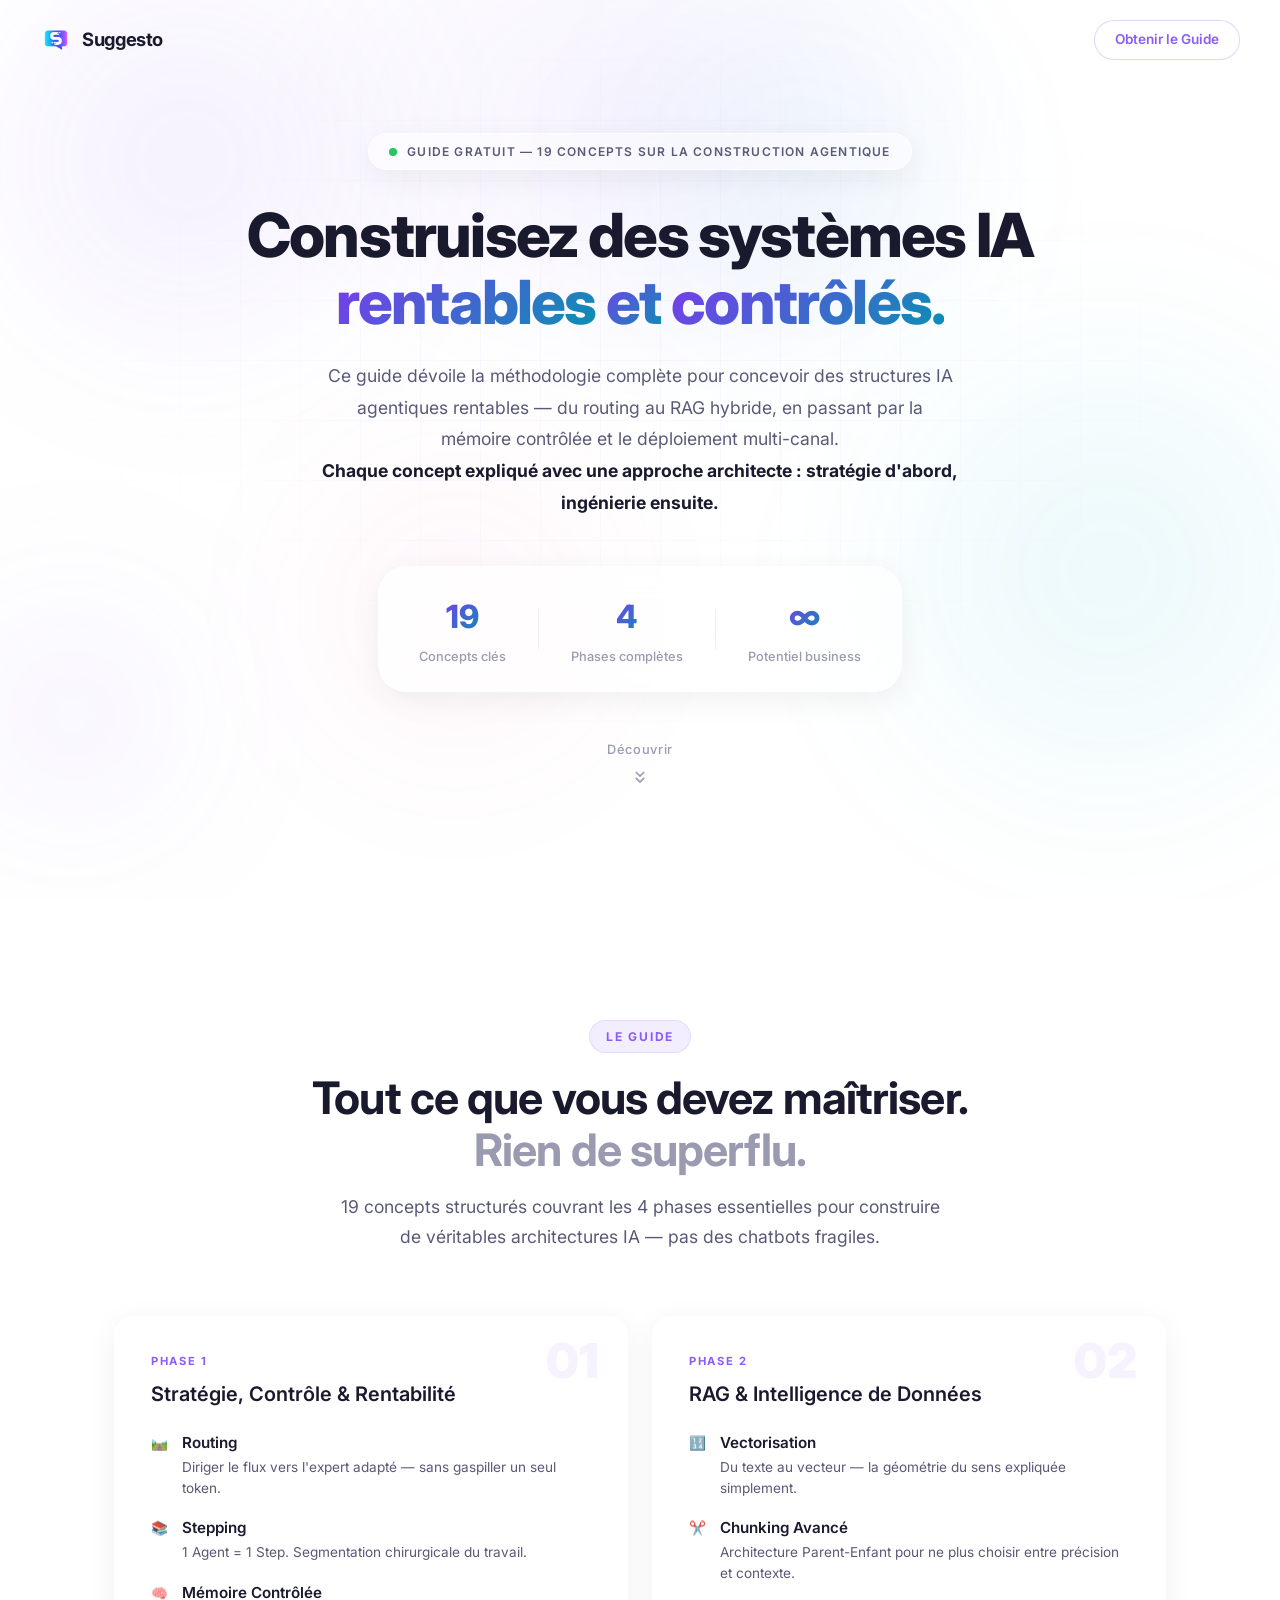
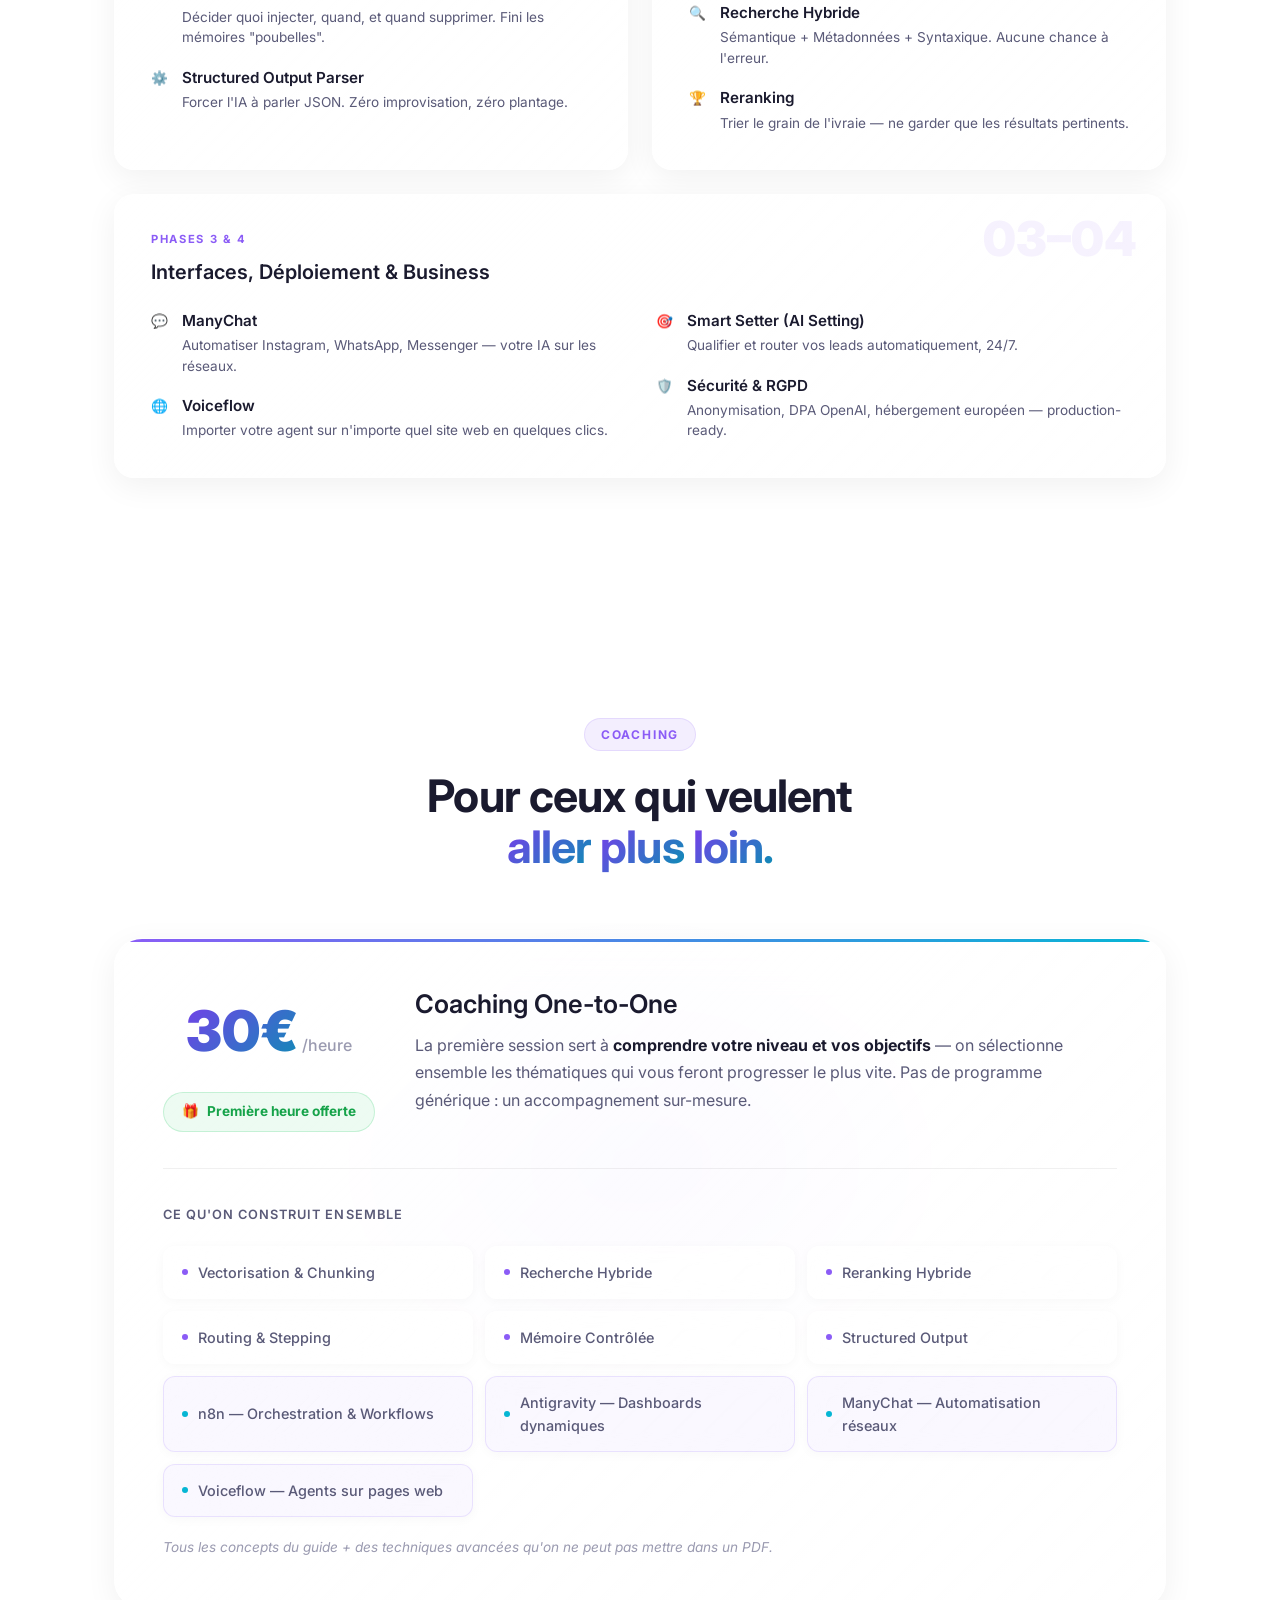
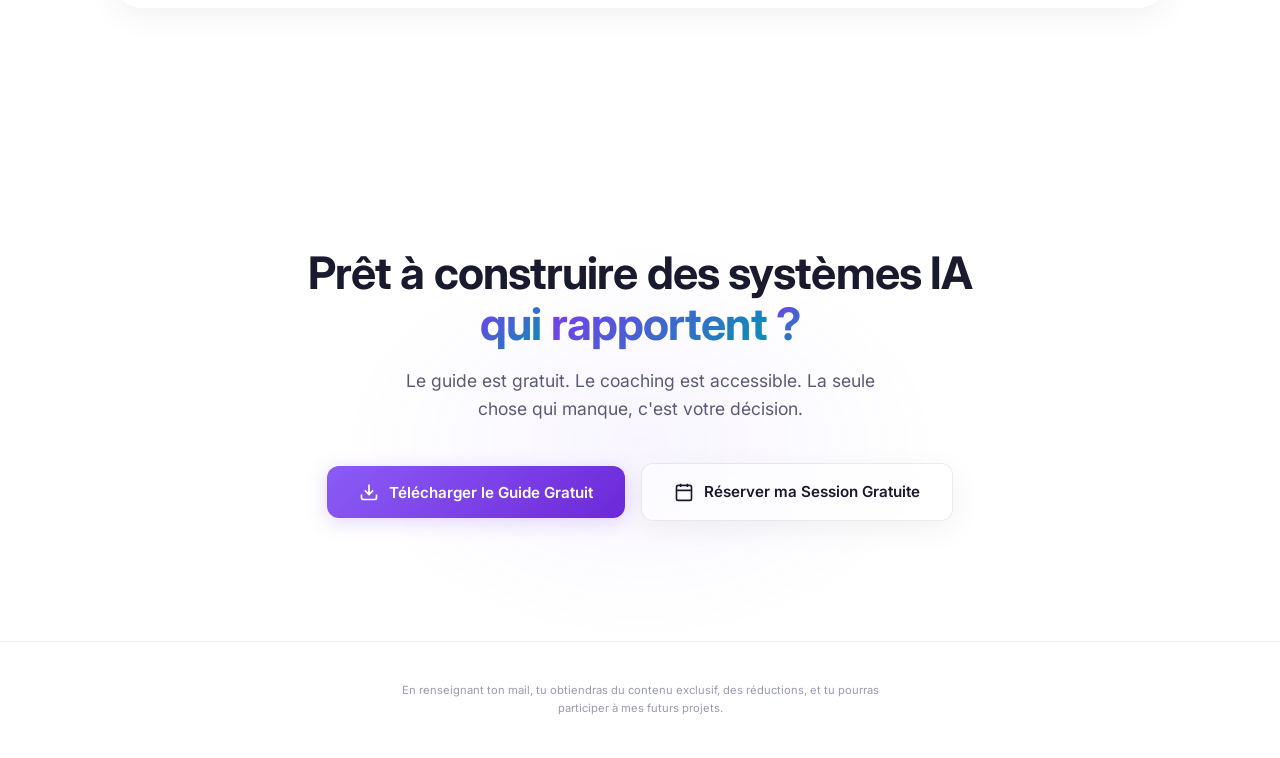
==== index.html @ f1f568d3 "Landing page Guide Agentique - Suggesto" ====
<!DOCTYPE html>
<html lang="fr">

<head>
    <meta charset="UTF-8">
    <meta name="viewport" content="width=device-width, initial-scale=1.0">
    <title>Guide Construction Agentique — Maîtrisez l'IA</title>
    <meta name="description"
        content="Guide gratuit et coaching 1-to-1 pour maîtriser la construction agentique : vectorisation, routing, stepping, RAG hybride et plus encore.">
    <link href="https://fonts.googleapis.com/css2?family=Inter:wght@300;400;500;600;700;800;900&display=swap"
        rel="stylesheet">
    <link rel="stylesheet" href="style.css">
</head>

<body>

    <!-- ═══════════════════════════════════════════ -->
    <!-- 3D ANIMATED BACKGROUND                     -->
    <!-- ═══════════════════════════════════════════ -->
    <div class="bg-3d">
        <div class="bg-orb bg-orb--1"></div>
        <div class="bg-orb bg-orb--2"></div>
        <div class="bg-orb bg-orb--3"></div>
        <div class="bg-orb bg-orb--4"></div>
        <div class="bg-orb bg-orb--5"></div>
    </div>
    <!-- ═══════════════════════════════════════════ -->
    <!-- HERO SECTION                                -->
    <!-- ═══════════════════════════════════════════ -->
    <section class="hero" id="hero">
        <div class="hero-bg-grid"></div>
        <div class="hero-glow"></div>
        <nav class="nav">
            <div class="nav-logo">
                <img src="logo-suggesto.png" alt="Suggesto" class="logo-img">
                <span class="logo-text">Suggesto</span>
            </div>
            <a href="#cta-section" class="nav-cta">Obtenir le Guide</a>
        </nav>
        <div class="hero-content reveal">
            <div class="hero-badge">
                <span class="badge-dot"></span>
                GUIDE GRATUIT — 19 CONCEPTS SUR LA CONSTRUCTION AGENTIQUE
            </div>
            <h1>Construisez des systèmes IA<br><span class="gradient-text">rentables et contrôlés.</span></h1>
            <p class="hero-desc">
                Ce guide dévoile la méthodologie complète pour concevoir des structures IA agentiques rentables — du
                routing au RAG hybride, en passant par la mémoire contrôlée et le déploiement multi-canal.<br>
                <strong>Chaque concept expliqué avec une approche architecte : stratégie d'abord, ingénierie
                    ensuite.</strong>
            </p>
            <div class="hero-stats">
                <div class="stat">
                    <span class="stat-number">19</span>
                    <span class="stat-label">Concepts clés</span>
                </div>
                <div class="stat-divider"></div>
                <div class="stat">
                    <span class="stat-number">4</span>
                    <span class="stat-label">Phases complètes</span>
                </div>
                <div class="stat-divider"></div>
                <div class="stat">
                    <span class="stat-number">∞</span>
                    <span class="stat-label">Potentiel business</span>
                </div>
            </div>
            <a href="#guide-section" class="scroll-indicator">
                <span>Découvrir</span>
                <svg width="20" height="20" viewBox="0 0 24 24" fill="none" stroke="currentColor" stroke-width="2">
                    <path d="M7 13l5 5 5-5M7 6l5 5 5-5" />
                </svg>
            </a>
        </div>
    </section>

    <!-- ═══════════════════════════════════════════ -->
    <!-- CE QUE CONTIENT LE GUIDE                    -->
    <!-- ═══════════════════════════════════════════ -->
    <section class="section guide-section" id="guide-section">
        <div class="container">
            <div class="section-header reveal">
                <span class="section-tag">LE GUIDE</span>
                <h2>Tout ce que vous devez maîtriser.<br><span class="text-muted">Rien de superflu.</span></h2>
                <p class="section-desc">19 concepts structurés couvrant les 4 phases essentielles pour construire
                    de véritables architectures IA — pas des chatbots fragiles.</p>
            </div>

            <div class="phases-grid">
                <!-- Phase 1 -->
                <div class="phase-card reveal" data-delay="0">
                    <div class="phase-number">01</div>
                    <div class="phase-label">PHASE 1</div>
                    <h3>Stratégie, Contrôle & Rentabilité</h3>
                    <ul class="phase-topics">
                        <li>
                            <span class="topic-icon">🛤️</span>
                            <div>
                                <strong>Routing</strong>
                                <span>Diriger le flux vers l'expert adapté — sans gaspiller un seul token.</span>
                            </div>
                        </li>
                        <li>
                            <span class="topic-icon">📚</span>
                            <div>
                                <strong>Stepping</strong>
                                <span>1 Agent = 1 Step. Segmentation chirurgicale du travail.</span>
                            </div>
                        </li>
                        <li>
                            <span class="topic-icon">🧠</span>
                            <div>
                                <strong>Mémoire Contrôlée</strong>
                                <span>Décider quoi injecter, quand, et quand supprimer. Fini les mémoires
                                    "poubelles".</span>
                            </div>
                        </li>
                        <li>
                            <span class="topic-icon">⚙️</span>
                            <div>
                                <strong>Structured Output Parser</strong>
                                <span>Forcer l'IA à parler JSON. Zéro improvisation, zéro plantage.</span>
                            </div>
                        </li>
                    </ul>
                </div>

                <!-- Phase 2 -->
                <div class="phase-card reveal" data-delay="100">
                    <div class="phase-number">02</div>
                    <div class="phase-label">PHASE 2</div>
                    <h3>RAG & Intelligence de Données</h3>
                    <ul class="phase-topics">
                        <li>
                            <span class="topic-icon">🔢</span>
                            <div>
                                <strong>Vectorisation</strong>
                                <span>Du texte au vecteur — la géométrie du sens expliquée simplement.</span>
                            </div>
                        </li>
                        <li>
                            <span class="topic-icon">✂️</span>
                            <div>
                                <strong>Chunking Avancé</strong>
                                <span>Architecture Parent-Enfant pour ne plus choisir entre précision et
                                    contexte.</span>
                            </div>
                        </li>
                        <li>
                            <span class="topic-icon">🔍</span>
                            <div>
                                <strong>Recherche Hybride</strong>
                                <span>Sémantique + Métadonnées + Syntaxique. Aucune chance à l'erreur.</span>
                            </div>
                        </li>
                        <li>
                            <span class="topic-icon">🏆</span>
                            <div>
                                <strong>Reranking</strong>
                                <span>Trier le grain de l'ivraie — ne garder que les résultats pertinents.</span>
                            </div>
                        </li>
                    </ul>
                </div>

                <!-- Phase 3 & 4 -->
                <div class="phase-card phase-card-wide reveal" data-delay="200">
                    <div class="phase-number">03–04</div>
                    <div class="phase-label">PHASES 3 & 4</div>
                    <h3>Interfaces, Déploiement & Business</h3>
                    <div class="phase-wide-grid">
                        <ul class="phase-topics">
                            <li>
                                <span class="topic-icon">💬</span>
                                <div>
                                    <strong>ManyChat</strong>
                                    <span>Automatiser Instagram, WhatsApp, Messenger — votre IA sur les réseaux.</span>
                                </div>
                            </li>
                            <li>
                                <span class="topic-icon">🌐</span>
                                <div>
                                    <strong>Voiceflow</strong>
                                    <span>Importer votre agent sur n'importe quel site web en quelques clics.</span>
                                </div>
                            </li>
                        </ul>
                        <ul class="phase-topics">
                            <li>
                                <span class="topic-icon">🎯</span>
                                <div>
                                    <strong>Smart Setter (AI Setting)</strong>
                                    <span>Qualifier et router vos leads automatiquement, 24/7.</span>
                                </div>
                            </li>
                            <li>
                                <span class="topic-icon">🛡️</span>
                                <div>
                                    <strong>Sécurité & RGPD</strong>
                                    <span>Anonymisation, DPA OpenAI, hébergement européen — production-ready.</span>
                                </div>
                            </li>
                        </ul>
                    </div>
                </div>
            </div>
        </div>
    </section>

    <!-- ═══════════════════════════════════════════ -->
    <!-- COACHING SECTION                            -->
    <!-- ═══════════════════════════════════════════ -->
    <section class="section coaching-section" id="coaching-section">
        <div class="coaching-glow"></div>
        <div class="container">
            <div class="section-header reveal">
                <span class="section-tag">COACHING</span>
                <h2>Pour ceux qui veulent<br><span class="gradient-text">aller plus loin.</span></h2>
            </div>

            <div class="coaching-card reveal">
                <div class="coaching-top">
                    <div class="coaching-offer">
                        <div class="coaching-price">
                            <span class="price-amount">30€</span>
                            <span class="price-unit">/heure</span>
                        </div>
                        <div class="coaching-badge-free">
                            <span>🎁</span> Première heure offerte
                        </div>
                    </div>
                    <div class="coaching-intro">
                        <h3>Coaching One-to-One</h3>
                        <p>La première session sert à <strong>comprendre votre niveau et vos objectifs</strong> — on
                            sélectionne ensemble les thématiques qui vous feront progresser le plus vite. Pas de
                            programme générique : un accompagnement sur-mesure.</p>
                    </div>
                </div>

                <div class="coaching-divider"></div>

                <div class="coaching-themes">
                    <h4>Ce qu'on construit ensemble</h4>
                    <div class="themes-grid">
                        <div class="theme-item">
                            <span class="theme-dot"></span>
                            Vectorisation & Chunking
                        </div>
                        <div class="theme-item">
                            <span class="theme-dot"></span>
                            Recherche Hybride
                        </div>
                        <div class="theme-item">
                            <span class="theme-dot"></span>
                            Reranking Hybride
                        </div>
                        <div class="theme-item">
                            <span class="theme-dot"></span>
                            Routing & Stepping
                        </div>
                        <div class="theme-item">
                            <span class="theme-dot"></span>
                            Mémoire Contrôlée
                        </div>
                        <div class="theme-item">
                            <span class="theme-dot"></span>
                            Structured Output
                        </div>
                        <div class="theme-item theme-highlight">
                            <span class="theme-dot"></span>
                            n8n — Orchestration & Workflows
                        </div>
                        <div class="theme-item theme-highlight">
                            <span class="theme-dot"></span>
                            Antigravity — Dashboards dynamiques
                        </div>
                        <div class="theme-item theme-highlight">
                            <span class="theme-dot"></span>
                            ManyChat — Automatisation réseaux
                        </div>
                        <div class="theme-item theme-highlight">
                            <span class="theme-dot"></span>
                            Voiceflow — Agents sur pages web
                        </div>
                    </div>
                    <p class="themes-note">Tous les concepts du guide + des techniques avancées qu'on ne peut pas mettre
                        dans un PDF.</p>
                </div>
            </div>
        </div>
    </section>

    <!-- ═══════════════════════════════════════════ -->
    <!-- CTA SECTION                                 -->
    <!-- ═══════════════════════════════════════════ -->
    <section class="section cta-section" id="cta-section">
        <div class="cta-glow"></div>
        <div class="container">
            <div class="cta-content reveal">
                <h2>Prêt à construire des systèmes IA<br><span class="gradient-text">qui rapportent ?</span></h2>
                <p>Le guide est gratuit. Le coaching est accessible. La seule chose qui manque, c'est votre décision.
                </p>
                <div class="cta-buttons">
                    <button class="btn btn-primary" id="btn-download" onclick="openModal()">
                        <svg width="20" height="20" viewBox="0 0 24 24" fill="none" stroke="currentColor"
                            stroke-width="2">
                            <path d="M21 15v4a2 2 0 01-2 2H5a2 2 0 01-2-2v-4M7 10l5 5 5-5M12 15V3" />
                        </svg>
                        Télécharger le Guide Gratuit
                    </button>
                    <a href="https://calendar.app.google/sVASw3wvBNy8StfZA" target="_blank" rel="noopener"
                        class="btn btn-secondary" id="btn-rdv">
                        <svg width="20" height="20" viewBox="0 0 24 24" fill="none" stroke="currentColor"
                            stroke-width="2">
                            <rect x="3" y="4" width="18" height="18" rx="2" ry="2" />
                            <line x1="16" y1="2" x2="16" y2="6" />
                            <line x1="8" y1="2" x2="8" y2="6" />
                            <line x1="3" y1="10" x2="21" y2="10" />
                        </svg>
                        Réserver ma Session Gratuite
                    </a>
                </div>
            </div>
        </div>
    </section>

    <!-- ═══════════════════════════════════════════ -->
    <!-- FOOTER                                      -->
    <!-- ═══════════════════════════════════════════ -->
    <footer class="footer">
        <p class="footer-legal">En renseignant ton mail, tu obtiendras du contenu exclusif, des réductions, et tu
            pourras participer à mes futurs projets.</p>
    </footer>

    <!-- ═══════════════════════════════════════════ -->
    <!-- MODAL POP-UP                                -->
    <!-- ═══════════════════════════════════════════ -->
    <div class="modal-overlay" id="modal-overlay" onclick="closeModalOutside(event)">
        <div class="modal" id="modal">
            <button class="modal-close" onclick="closeModal()" aria-label="Fermer">
                <svg width="20" height="20" viewBox="0 0 24 24" fill="none" stroke="currentColor" stroke-width="2">
                    <line x1="18" y1="6" x2="6" y2="18" />
                    <line x1="6" y1="6" x2="18" y2="18" />
                </svg>
            </button>
            <div class="modal-header">
                <div class="modal-icon">📥</div>
                <h3>Télécharger le Guide</h3>
                <p>Renseignez vos informations pour recevoir le guide complet directement dans votre boîte mail.</p>
            </div>
            <form class="modal-form" id="download-form" onsubmit="handleSubmit(event)">
                <div class="form-group">
                    <label for="prenom">Prénom</label>
                    <input type="text" id="prenom" name="prenom" placeholder="Votre prénom" required>
                </div>
                <div class="form-group">
                    <label for="nom">Nom</label>
                    <input type="text" id="nom" name="nom" placeholder="Votre nom" required>
                </div>
                <div class="form-group">
                    <label for="email">Email</label>
                    <input type="email" id="email" name="email" placeholder="votre@email.com" required>
                </div>
                <button type="submit" class="btn btn-primary btn-full" id="btn-submit">
                    Recevoir le Guide
                </button>
                <p class="form-legal">En renseignant ton mail, tu obtiendras du contenu exclusif, des réductions, et tu
                    pourras participer à mes futurs projets.</p>
            </form>
            <div class="modal-success" id="modal-success" style="display: none;">
                <div class="success-icon">✅</div>
                <h3>C'est envoyé !</h3>
                <p>Vérifiez votre boîte mail — le guide arrive dans quelques instants.</p>
            </div>
        </div>
    </div>

    <script src="script.js"></script>
</body>

</html>
---- style.css ----
/* ═══════════════════════════════════════════════════════════════
   DESIGN SYSTEM — Guide Agentique Landing Page
   WHITE THEME — Liquid Glass — 3D Background
   Font: Inter
   ═══════════════════════════════════════════════════════════════ */

:root {
    --bg-primary: #ffffff;
    --bg-secondary: #f8f8fc;
    --bg-card: rgba(255, 255, 255, 0.6);
    --bg-card-hover: rgba(255, 255, 255, 0.8);
    --border: rgba(0, 0, 0, 0.06);
    --border-hover: rgba(139, 92, 246, 0.3);

    --text-primary: #1a1a2e;
    --text-secondary: #5a5a78;
    --text-muted: #9a9ab0;

    --accent: #8b5cf6;
    --accent-light: #a78bfa;
    --accent-dark: #6d28d9;
    --accent-glow: rgba(139, 92, 246, 0.1);

    --gradient: linear-gradient(135deg, #8b5cf6, #06b6d4);
    --gradient-text: linear-gradient(135deg, #7c3aed, #0891b2);
    --gradient-btn: linear-gradient(135deg, #8b5cf6 0%, #6d28d9 100%);
    --gradient-btn-hover: linear-gradient(135deg, #a78bfa 0%, #7c3aed 100%);

    /* Liquid Glass — Light Mode */
    --glass-bg: rgba(255, 255, 255, 0.45);
    --glass-border: rgba(255, 255, 255, 0.6);
    --glass-blur: 24px;
    --glass-shine: linear-gradient(135deg, rgba(255, 255, 255, 0.7) 0%, rgba(255, 255, 255, 0.1) 50%, rgba(255, 255, 255, 0.3) 100%);
    --glass-shadow: 0 8px 32px rgba(0, 0, 0, 0.06);

    --radius: 12px;
    --radius-lg: 20px;
    --radius-xl: 28px;

    --font: 'Inter', -apple-system, BlinkMacSystemFont, sans-serif;
    --transition: 0.3s cubic-bezier(0.4, 0, 0.2, 1);
}

/* ═══ RESET ═══ */
*,
*::before,
*::after {
    margin: 0;
    padding: 0;
    box-sizing: border-box;
}

html {
    scroll-behavior: smooth;
    font-size: 16px;
}

body {
    font-family: var(--font);
    background: var(--bg-primary);
    color: var(--text-primary);
    line-height: 1.6;
    overflow-x: hidden;
    -webkit-font-smoothing: antialiased;
    -moz-osx-font-smoothing: grayscale;
    position: relative;
}

a {
    text-decoration: none;
    color: inherit;
}

ul {
    list-style: none;
}

img {
    max-width: 100%;
    display: block;
}

/* ═══════════════════════════════════════════════════════════════
   3D ANIMATED BACKGROUND — Floating gradient orbs
   ═══════════════════════════════════════════════════════════════ */
.bg-3d {
    position: fixed;
    inset: 0;
    z-index: 0;
    overflow: hidden;
    pointer-events: none;
}

.bg-orb {
    position: absolute;
    border-radius: 50%;
    filter: blur(80px);
    opacity: 0.5;
    animation-timing-function: ease-in-out;
    animation-iteration-count: infinite;
    animation-direction: alternate;
}

.bg-orb--1 {
    width: 500px;
    height: 500px;
    background: radial-gradient(circle, rgba(139, 92, 246, 0.25) 0%, transparent 70%);
    top: -10%;
    left: -5%;
    animation: orb-float-1 12s ease-in-out infinite alternate;
}

.bg-orb--2 {
    width: 600px;
    height: 600px;
    background: radial-gradient(circle, rgba(6, 182, 212, 0.2) 0%, transparent 70%);
    top: 30%;
    right: -10%;
    animation: orb-float-2 15s ease-in-out infinite alternate;
}

.bg-orb--3 {
    width: 400px;
    height: 400px;
    background: radial-gradient(circle, rgba(236, 72, 153, 0.15) 0%, transparent 70%);
    bottom: 10%;
    left: 20%;
    animation: orb-float-3 18s ease-in-out infinite alternate;
}

.bg-orb--4 {
    width: 350px;
    height: 350px;
    background: radial-gradient(circle, rgba(139, 92, 246, 0.18) 0%, transparent 70%);
    top: 60%;
    left: -8%;
    animation: orb-float-4 14s ease-in-out infinite alternate;
}

.bg-orb--5 {
    width: 450px;
    height: 450px;
    background: radial-gradient(circle, rgba(6, 182, 212, 0.15) 0%, transparent 70%);
    top: -5%;
    right: 20%;
    animation: orb-float-5 16s ease-in-out infinite alternate;
}

@keyframes orb-float-1 {
    0% {
        transform: translate(0, 0) scale(1) rotate(0deg);
    }

    100% {
        transform: translate(80px, 60px) scale(1.2) rotate(15deg);
    }
}

@keyframes orb-float-2 {
    0% {
        transform: translate(0, 0) scale(1) rotate(0deg);
    }

    100% {
        transform: translate(-70px, 50px) scale(1.15) rotate(-10deg);
    }
}

@keyframes orb-float-3 {
    0% {
        transform: translate(0, 0) scale(1) rotate(0deg);
    }

    100% {
        transform: translate(60px, -40px) scale(1.1) rotate(20deg);
    }
}

@keyframes orb-float-4 {
    0% {
        transform: translate(0, 0) scale(1);
    }

    100% {
        transform: translate(50px, -70px) scale(1.3);
    }
}

@keyframes orb-float-5 {
    0% {
        transform: translate(0, 0) scale(1);
    }

    100% {
        transform: translate(-40px, 80px) scale(0.9);
    }
}

/* ═══ CONTAINER ═══ */
.container {
    max-width: 1100px;
    margin: 0 auto;
    padding: 0 24px;
    position: relative;
    z-index: 2;
}

.section {
    padding: 120px 0;
    position: relative;
    z-index: 1;
}

/* ═══ TYPOGRAPHY ═══ */
h1 {
    font-size: clamp(2.4rem, 5vw, 3.8rem);
    font-weight: 800;
    line-height: 1.1;
    letter-spacing: -0.03em;
    color: var(--text-primary);
}

h2 {
    font-size: clamp(1.8rem, 3.5vw, 2.8rem);
    font-weight: 700;
    line-height: 1.15;
    letter-spacing: -0.02em;
}

h3 {
    font-size: 1.25rem;
    font-weight: 600;
    line-height: 1.3;
}

h4 {
    font-size: 0.95rem;
    font-weight: 600;
    color: var(--text-secondary);
    text-transform: uppercase;
    letter-spacing: 0.08em;
}

.gradient-text {
    background: var(--gradient-text);
    -webkit-background-clip: text;
    -webkit-text-fill-color: transparent;
    background-clip: text;
}

.gradient-text .word {
    background: var(--gradient-text);
    -webkit-background-clip: text;
    -webkit-text-fill-color: transparent;
    background-clip: text;
}

.text-muted {
    color: var(--text-muted);
}

/* ═══ SECTION HEADER ═══ */
.section-header {
    text-align: center;
    margin-bottom: 64px;
}

.section-tag {
    display: inline-block;
    font-size: 0.75rem;
    font-weight: 700;
    letter-spacing: 0.15em;
    text-transform: uppercase;
    color: var(--accent);
    background: var(--accent-glow);
    border: 1px solid rgba(139, 92, 246, 0.15);
    padding: 6px 16px;
    border-radius: 100px;
    margin-bottom: 20px;
    backdrop-filter: blur(8px);
    -webkit-backdrop-filter: blur(8px);
}

.section-desc {
    font-size: 1.1rem;
    color: var(--text-secondary);
    max-width: 620px;
    margin: 16px auto 0;
    line-height: 1.7;
}

/* ═══════════════════════════════════════════════════════════════
   HERO SECTION
   ═══════════════════════════════════════════════════════════════ */
.hero {
    min-height: 100vh;
    display: flex;
    flex-direction: column;
    position: relative;
    overflow: hidden;
}

.hero-bg-grid {
    position: absolute;
    inset: 0;
    background-image:
        linear-gradient(rgba(139, 92, 246, 0.04) 1px, transparent 1px),
        linear-gradient(90deg, rgba(139, 92, 246, 0.04) 1px, transparent 1px);
    background-size: 60px 60px;
    mask-image: radial-gradient(ellipse 70% 60% at 50% 40%, black 20%, transparent 70%);
    -webkit-mask-image: radial-gradient(ellipse 70% 60% at 50% 40%, black 20%, transparent 70%);
}

.hero-glow {
    position: absolute;
    top: -20%;
    left: 50%;
    transform: translateX(-50%);
    width: 800px;
    height: 600px;
    background: radial-gradient(ellipse, rgba(139, 92, 246, 0.08) 0%, transparent 70%);
    pointer-events: none;
}

/* NAV */
.nav {
    display: flex;
    align-items: center;
    justify-content: space-between;
    padding: 20px 40px;
    position: relative;
    z-index: 10;
}

.nav-logo {
    display: flex;
    align-items: center;
    gap: 10px;
}

.logo-img {
    height: 32px;
    width: auto;
    transition: var(--transition);
}

.nav-logo:hover .logo-img {
    filter: drop-shadow(0 0 8px rgba(139, 92, 246, 0.5));
}

.logo-text {
    font-weight: 700;
    font-size: 1.15rem;
    letter-spacing: -0.02em;
    color: var(--text-primary);
}

.nav-cta {
    font-size: 0.85rem;
    font-weight: 600;
    color: var(--accent);
    border: 1px solid rgba(139, 92, 246, 0.25);
    padding: 8px 20px;
    border-radius: 100px;
    transition: var(--transition);
    background: var(--glass-bg);
    backdrop-filter: blur(12px);
    -webkit-backdrop-filter: blur(12px);
}

.nav-cta:hover {
    background: var(--accent-glow);
    border-color: var(--accent);
    box-shadow: 0 4px 20px rgba(139, 92, 246, 0.15);
}

/* HERO CONTENT */
.hero-content {
    flex: 1;
    display: flex;
    flex-direction: column;
    align-items: center;
    justify-content: center;
    text-align: center;
    padding: 0 24px 60px;
    position: relative;
    z-index: 5;
}

.hero-badge {
    display: inline-flex;
    align-items: center;
    gap: 10px;
    font-size: 0.75rem;
    font-weight: 600;
    letter-spacing: 0.1em;
    text-transform: uppercase;
    color: var(--text-secondary);
    background: var(--glass-bg);
    backdrop-filter: blur(16px);
    -webkit-backdrop-filter: blur(16px);
    border: 1px solid var(--glass-border);
    padding: 8px 20px;
    border-radius: 100px;
    margin-bottom: 32px;
    box-shadow: var(--glass-shadow);
}

.badge-dot {
    width: 8px;
    height: 8px;
    background: #22c55e;
    border-radius: 50%;
    animation: pulse-dot 2s ease-in-out infinite;
}

@keyframes pulse-dot {

    0%,
    100% {
        opacity: 1;
        transform: scale(1);
    }

    50% {
        opacity: 0.5;
        transform: scale(0.8);
    }
}

.hero-desc {
    font-size: 1.1rem;
    color: var(--text-secondary);
    max-width: 640px;
    margin: 24px auto 0;
    line-height: 1.8;
}

.hero-desc strong {
    color: var(--text-primary);
}

/* Hero Stats — Liquid Glass */
.hero-stats {
    display: flex;
    align-items: center;
    gap: 32px;
    margin-top: 48px;
    padding: 24px 40px;
    background: var(--glass-bg);
    backdrop-filter: blur(var(--glass-blur));
    -webkit-backdrop-filter: blur(var(--glass-blur));
    border: 1px solid var(--glass-border);
    border-radius: var(--radius-xl);
    box-shadow: var(--glass-shadow);
    position: relative;
    overflow: hidden;
}

.hero-stats::before {
    content: '';
    position: absolute;
    inset: 0;
    background: var(--glass-shine);
    pointer-events: none;
}

.stat {
    display: flex;
    flex-direction: column;
    align-items: center;
    gap: 4px;
    position: relative;
    z-index: 2;
}

.stat-number {
    font-size: 2rem;
    font-weight: 800;
    background: var(--gradient-text);
    -webkit-background-clip: text;
    -webkit-text-fill-color: transparent;
    background-clip: text;
}

.stat-label {
    font-size: 0.8rem;
    color: var(--text-muted);
    font-weight: 500;
}

.stat-divider {
    width: 1px;
    height: 40px;
    background: rgba(0, 0, 0, 0.08);
}

.scroll-indicator {
    display: flex;
    flex-direction: column;
    align-items: center;
    gap: 6px;
    margin-top: 48px;
    color: var(--text-muted);
    font-size: 0.8rem;
    font-weight: 500;
    letter-spacing: 0.05em;
    animation: bounce-scroll 2.5s ease-in-out infinite;
    transition: var(--transition);
}

.scroll-indicator:hover {
    color: var(--accent);
}

@keyframes bounce-scroll {

    0%,
    100% {
        transform: translateY(0);
    }

    50% {
        transform: translateY(8px);
    }
}

/* ═══════════════════════════════════════════════════════════════
   GUIDE SECTION — Liquid Glass Cards
   ═══════════════════════════════════════════════════════════════ */
.guide-section {
    background: transparent;
}

.phases-grid {
    display: grid;
    grid-template-columns: 1fr 1fr;
    gap: 24px;
}

.phase-card {
    background: var(--glass-bg);
    backdrop-filter: blur(var(--glass-blur));
    -webkit-backdrop-filter: blur(var(--glass-blur));
    border: 1px solid var(--glass-border);
    border-radius: var(--radius-lg);
    padding: 36px;
    transition: all 0.5s cubic-bezier(0.4, 0, 0.2, 1);
    position: relative;
    overflow: hidden;
    box-shadow: var(--glass-shadow);
}

.phase-card::before {
    content: '';
    position: absolute;
    inset: 0;
    background: var(--glass-shine);
    pointer-events: none;
    z-index: 1;
}

.phase-card::after {
    content: '';
    position: absolute;
    top: 0;
    left: 0;
    right: 0;
    height: 2px;
    background: var(--gradient);
    opacity: 0;
    transition: opacity 0.5s ease;
}

.phase-card:hover {
    border-color: var(--border-hover);
    background: rgba(255, 255, 255, 0.7);
    transform: translateY(-6px);
    box-shadow:
        0 20px 60px rgba(139, 92, 246, 0.1),
        0 0 40px rgba(139, 92, 246, 0.04),
        inset 0 1px 0 rgba(255, 255, 255, 0.8);
}

.phase-card:hover::after {
    opacity: 1;
}

.phase-card-wide {
    grid-column: 1 / -1;
}

.phase-number {
    font-size: 3rem;
    font-weight: 900;
    color: rgba(139, 92, 246, 0.08);
    line-height: 1;
    position: absolute;
    top: 20px;
    right: 28px;
    z-index: 2;
}

.phase-label {
    font-size: 0.7rem;
    font-weight: 700;
    letter-spacing: 0.15em;
    color: var(--accent);
    margin-bottom: 10px;
    position: relative;
    z-index: 2;
}

.phase-card h3 {
    margin-bottom: 24px;
    font-size: 1.25rem;
    position: relative;
    z-index: 2;
}

.phase-topics {
    display: flex;
    flex-direction: column;
    gap: 18px;
    position: relative;
    z-index: 2;
}

.phase-topics li {
    display: flex;
    align-items: flex-start;
    gap: 14px;
}

.topic-icon {
    font-size: 1.2rem;
    flex-shrink: 0;
    margin-top: 2px;
}

.phase-topics li div {
    display: flex;
    flex-direction: column;
    gap: 2px;
}

.phase-topics li strong {
    font-size: 0.95rem;
    font-weight: 600;
}

.phase-topics li span {
    font-size: 0.85rem;
    color: var(--text-secondary);
    line-height: 1.5;
}

.phase-wide-grid {
    display: grid;
    grid-template-columns: 1fr 1fr;
    gap: 32px;
}

/* ═══════════════════════════════════════════════════════════════
   COACHING SECTION — Liquid Glass
   ═══════════════════════════════════════════════════════════════ */
.coaching-section {
    overflow: hidden;
}

.coaching-glow {
    position: absolute;
    top: 50%;
    left: 50%;
    transform: translate(-50%, -50%);
    width: 700px;
    height: 500px;
    background: radial-gradient(ellipse, rgba(139, 92, 246, 0.06) 0%, transparent 70%);
    pointer-events: none;
}

.coaching-card {
    background: var(--glass-bg);
    backdrop-filter: blur(var(--glass-blur));
    -webkit-backdrop-filter: blur(var(--glass-blur));
    border: 1px solid var(--glass-border);
    border-radius: var(--radius-xl);
    padding: 48px;
    position: relative;
    overflow: hidden;
    box-shadow: var(--glass-shadow);
}

.coaching-card::before {
    content: '';
    position: absolute;
    inset: 0;
    background: var(--glass-shine);
    pointer-events: none;
    z-index: 1;
}

.coaching-card::after {
    content: '';
    position: absolute;
    top: 0;
    left: 0;
    right: 0;
    height: 3px;
    background: var(--gradient);
    z-index: 2;
}

.coaching-top {
    display: grid;
    grid-template-columns: auto 1fr;
    gap: 40px;
    align-items: start;
    position: relative;
    z-index: 3;
}

.coaching-offer {
    display: flex;
    flex-direction: column;
    align-items: center;
    gap: 16px;
}

.coaching-price {
    display: flex;
    align-items: baseline;
    gap: 4px;
}

.price-amount {
    font-size: 3.5rem;
    font-weight: 900;
    background: var(--gradient-text);
    -webkit-background-clip: text;
    -webkit-text-fill-color: transparent;
    background-clip: text;
}

.price-unit {
    font-size: 1rem;
    font-weight: 500;
    color: var(--text-muted);
}

.coaching-badge-free {
    display: inline-flex;
    align-items: center;
    gap: 8px;
    font-size: 0.85rem;
    font-weight: 700;
    color: #16a34a;
    background: rgba(34, 197, 94, 0.08);
    border: 1px solid rgba(34, 197, 94, 0.2);
    padding: 8px 18px;
    border-radius: 100px;
    white-space: nowrap;
}

.coaching-intro {
    position: relative;
    z-index: 3;
}

.coaching-intro h3 {
    font-size: 1.6rem;
    margin-bottom: 12px;
}

.coaching-intro p {
    font-size: 1rem;
    color: var(--text-secondary);
    line-height: 1.7;
}

.coaching-intro strong {
    color: var(--text-primary);
}

.coaching-divider {
    height: 1px;
    background: rgba(0, 0, 0, 0.06);
    margin: 36px 0;
    position: relative;
    z-index: 3;
}

.coaching-themes {
    position: relative;
    z-index: 3;
}

.coaching-themes h4 {
    font-size: 0.8rem;
    margin-bottom: 20px;
}

.themes-grid {
    display: grid;
    grid-template-columns: repeat(3, 1fr);
    gap: 12px;
}

.theme-item {
    display: flex;
    align-items: center;
    gap: 10px;
    font-size: 0.9rem;
    font-weight: 500;
    color: var(--text-secondary);
    padding: 14px 18px;
    background: rgba(255, 255, 255, 0.5);
    backdrop-filter: blur(8px);
    -webkit-backdrop-filter: blur(8px);
    border: 1px solid rgba(255, 255, 255, 0.6);
    border-radius: var(--radius);
    transition: all 0.4s cubic-bezier(0.4, 0, 0.2, 1);
    position: relative;
    overflow: hidden;
    box-shadow: 0 2px 12px rgba(0, 0, 0, 0.03);
}

.theme-item:hover {
    border-color: var(--border-hover);
    background: rgba(139, 92, 246, 0.06);
    color: var(--text-primary);
    transform: translateY(-3px);
    box-shadow: 0 8px 30px rgba(139, 92, 246, 0.1);
}

.theme-dot {
    width: 6px;
    height: 6px;
    background: var(--accent);
    border-radius: 50%;
    flex-shrink: 0;
}

.theme-highlight {
    border-color: rgba(139, 92, 246, 0.15);
    background: rgba(139, 92, 246, 0.04);
}

.theme-highlight .theme-dot {
    background: #06b6d4;
}

.themes-note {
    font-size: 0.85rem;
    color: var(--text-muted);
    margin-top: 20px;
    font-style: italic;
}

/* ═══════════════════════════════════════════════════════════════
   CTA SECTION
   ═══════════════════════════════════════════════════════════════ */
.cta-section {
    text-align: center;
    overflow: hidden;
}

.cta-glow {
    position: absolute;
    bottom: 0;
    left: 50%;
    transform: translateX(-50%);
    width: 600px;
    height: 400px;
    background: radial-gradient(ellipse, rgba(139, 92, 246, 0.06) 0%, transparent 70%);
    pointer-events: none;
}

.cta-content h2 {
    margin-bottom: 16px;
}

.cta-content>p {
    font-size: 1.1rem;
    color: var(--text-secondary);
    max-width: 500px;
    margin: 0 auto 40px;
}

.cta-buttons {
    display: flex;
    align-items: center;
    justify-content: center;
    gap: 16px;
    flex-wrap: wrap;
}

/* ═══ BUTTONS ═══ */
.btn {
    display: inline-flex;
    align-items: center;
    gap: 10px;
    font-family: var(--font);
    font-size: 0.95rem;
    font-weight: 600;
    padding: 16px 32px;
    border-radius: var(--radius);
    border: none;
    cursor: pointer;
    transition: all 0.4s cubic-bezier(0.4, 0, 0.2, 1);
    white-space: nowrap;
    position: relative;
    overflow: hidden;
}

.btn-primary {
    background: var(--gradient-btn);
    color: #fff;
    box-shadow: 0 4px 20px rgba(139, 92, 246, 0.25);
}

.btn-primary::before {
    content: '';
    position: absolute;
    top: 0;
    left: -100%;
    width: 100%;
    height: 100%;
    background: linear-gradient(90deg, transparent, rgba(255, 255, 255, 0.2), transparent);
    transition: left 0.6s ease;
}

.btn-primary:hover::before {
    left: 100%;
}

.btn-primary:hover {
    background: var(--gradient-btn-hover);
    box-shadow: 0 8px 40px rgba(139, 92, 246, 0.3);
    transform: translateY(-3px);
}

.btn-secondary {
    background: var(--glass-bg);
    backdrop-filter: blur(12px);
    -webkit-backdrop-filter: blur(12px);
    color: var(--text-primary);
    border: 1px solid rgba(0, 0, 0, 0.08);
    box-shadow: var(--glass-shadow);
}

.btn-secondary:hover {
    border-color: var(--border-hover);
    background: rgba(139, 92, 246, 0.06);
    transform: translateY(-3px);
    box-shadow: 0 8px 30px rgba(139, 92, 246, 0.12);
}

.btn-full {
    width: 100%;
    justify-content: center;
}

/* ═══════════════════════════════════════════════════════════════
   FOOTER
   ═══════════════════════════════════════════════════════════════ */
.footer {
    padding: 40px 24px;
    text-align: center;
    border-top: 1px solid rgba(0, 0, 0, 0.06);
    position: relative;
    z-index: 2;
}

.footer-legal {
    font-size: 0.7rem;
    color: var(--text-muted);
    max-width: 500px;
    margin: 0 auto;
    line-height: 1.6;
}

/* ═══════════════════════════════════════════════════════════════
   MODAL — Transparent Liquid Glass
   ═══════════════════════════════════════════════════════════════ */
.modal-overlay {
    position: fixed;
    inset: 0;
    background: rgba(255, 255, 255, 0.3);
    backdrop-filter: blur(16px);
    -webkit-backdrop-filter: blur(16px);
    z-index: 1000;
    display: flex;
    align-items: center;
    justify-content: center;
    padding: 24px;
    opacity: 0;
    pointer-events: none;
    transition: opacity 0.4s ease;
}

.modal-overlay.active {
    opacity: 1;
    pointer-events: all;
}

.modal {
    background: rgba(255, 255, 255, 0.55);
    backdrop-filter: blur(40px) saturate(1.5);
    -webkit-backdrop-filter: blur(40px) saturate(1.5);
    border: 1px solid rgba(255, 255, 255, 0.7);
    border-radius: var(--radius-xl);
    padding: 44px;
    max-width: 460px;
    width: 100%;
    position: relative;
    transform: translateY(20px) scale(0.97);
    transition: transform 0.5s cubic-bezier(0.16, 1, 0.3, 1);
    overflow: hidden;
    box-shadow:
        0 24px 80px rgba(0, 0, 0, 0.08),
        0 0 0 1px rgba(255, 255, 255, 0.5),
        inset 0 1px 0 rgba(255, 255, 255, 0.8);
}

.modal::before {
    content: '';
    position: absolute;
    inset: 0;
    background: linear-gradient(135deg, rgba(255, 255, 255, 0.6) 0%, rgba(255, 255, 255, 0.1) 40%, rgba(255, 255, 255, 0.3) 100%);
    pointer-events: none;
    z-index: 0;
}

.modal-overlay.active .modal {
    transform: translateY(0) scale(1);
}

.modal-close {
    position: absolute;
    top: 16px;
    right: 16px;
    background: rgba(0, 0, 0, 0.04);
    border: none;
    color: var(--text-muted);
    cursor: pointer;
    padding: 8px;
    border-radius: 50%;
    transition: var(--transition);
    display: flex;
    z-index: 5;
}

.modal-close:hover {
    color: var(--text-primary);
    background: rgba(0, 0, 0, 0.08);
}

.modal-header {
    text-align: center;
    margin-bottom: 32px;
    position: relative;
    z-index: 2;
}

.modal-icon {
    font-size: 2.5rem;
    margin-bottom: 12px;
}

.modal-header h3 {
    font-size: 1.5rem;
    margin-bottom: 8px;
    color: var(--text-primary);
}

.modal-header p {
    font-size: 0.9rem;
    color: var(--text-secondary);
    line-height: 1.6;
}

/* FORM */
.modal-form {
    position: relative;
    z-index: 2;
}

.form-group {
    margin-bottom: 16px;
}

.form-group label {
    display: block;
    font-size: 0.8rem;
    font-weight: 600;
    color: var(--text-secondary);
    margin-bottom: 6px;
    text-transform: uppercase;
    letter-spacing: 0.05em;
}

.form-group input {
    width: 100%;
    padding: 14px 16px;
    background: rgba(255, 255, 255, 0.5);
    backdrop-filter: blur(8px);
    -webkit-backdrop-filter: blur(8px);
    border: 1px solid rgba(0, 0, 0, 0.08);
    border-radius: var(--radius);
    color: var(--text-primary);
    font-family: var(--font);
    font-size: 0.95rem;
    transition: var(--transition);
    outline: none;
}

.form-group input::placeholder {
    color: var(--text-muted);
}

.form-group input:focus {
    border-color: var(--accent);
    box-shadow: 0 0 0 3px rgba(139, 92, 246, 0.1), 0 0 20px rgba(139, 92, 246, 0.05);
    background: rgba(255, 255, 255, 0.7);
}

.modal-form .btn {
    margin-top: 8px;
}

.form-legal {
    font-size: 0.65rem;
    color: var(--text-muted);
    text-align: center;
    margin-top: 16px;
    line-height: 1.5;
}

/* SUCCESS */
.modal-success {
    text-align: center;
    padding: 20px 0;
    position: relative;
    z-index: 2;
}

.success-icon {
    font-size: 3rem;
    margin-bottom: 16px;
}

.modal-success h3 {
    font-size: 1.4rem;
    margin-bottom: 8px;
}

.modal-success p {
    font-size: 0.95rem;
    color: var(--text-secondary);
}

/* ═══════════════════════════════════════════════════════════════
   SCROLL REVEAL ANIMATIONS
   ═══════════════════════════════════════════════════════════════ */
.reveal {
    opacity: 0;
    transform: translateY(40px);
    transition: opacity 0.9s cubic-bezier(0.16, 1, 0.3, 1),
        transform 0.9s cubic-bezier(0.16, 1, 0.3, 1);
}

.reveal.visible {
    opacity: 1;
    transform: translateY(0);
}

.reveal-words .word {
    display: inline-block;
    opacity: 0;
    transform: translateY(25px) rotateX(40deg);
    transition: opacity 0.5s ease, transform 0.5s cubic-bezier(0.16, 1, 0.3, 1);
    transform-origin: bottom center;
}

.reveal-words.visible .word {
    opacity: 1;
    transform: translateY(0) rotateX(0deg);
}

.reveal-scale {
    opacity: 0;
    transform: scale(0.92);
    transition: opacity 0.8s ease, transform 0.8s cubic-bezier(0.16, 1, 0.3, 1);
}

.reveal-scale.visible {
    opacity: 1;
    transform: scale(1);
}

/* ═══════════════════════════════════════════════════════════════
   RESPONSIVE
   ═══════════════════════════════════════════════════════════════ */
@media (max-width: 900px) {
    .phases-grid {
        grid-template-columns: 1fr;
    }

    .phase-card-wide {
        grid-column: 1;
    }

    .phase-wide-grid {
        grid-template-columns: 1fr;
        gap: 24px;
    }

    .themes-grid {
        grid-template-columns: 1fr 1fr;
    }

    .coaching-top {
        grid-template-columns: 1fr;
        text-align: center;
    }

    .coaching-offer {
        align-items: center;
    }
}

@media (max-width: 640px) {
    .section {
        padding: 80px 0;
    }

    .nav {
        padding: 16px 20px;
    }

    .hero-stats {
        flex-direction: column;
        gap: 16px;
        padding: 24px;
    }

    .stat-divider {
        width: 40px;
        height: 1px;
    }

    .themes-grid {
        grid-template-columns: 1fr;
    }

    .coaching-card {
        padding: 28px;
    }

    .cta-buttons {
        flex-direction: column;
        width: 100%;
    }

    .cta-buttons .btn {
        width: 100%;
        justify-content: center;
    }

    .modal {
        padding: 28px;
    }

    .price-amount {
        font-size: 2.5rem;
    }
}
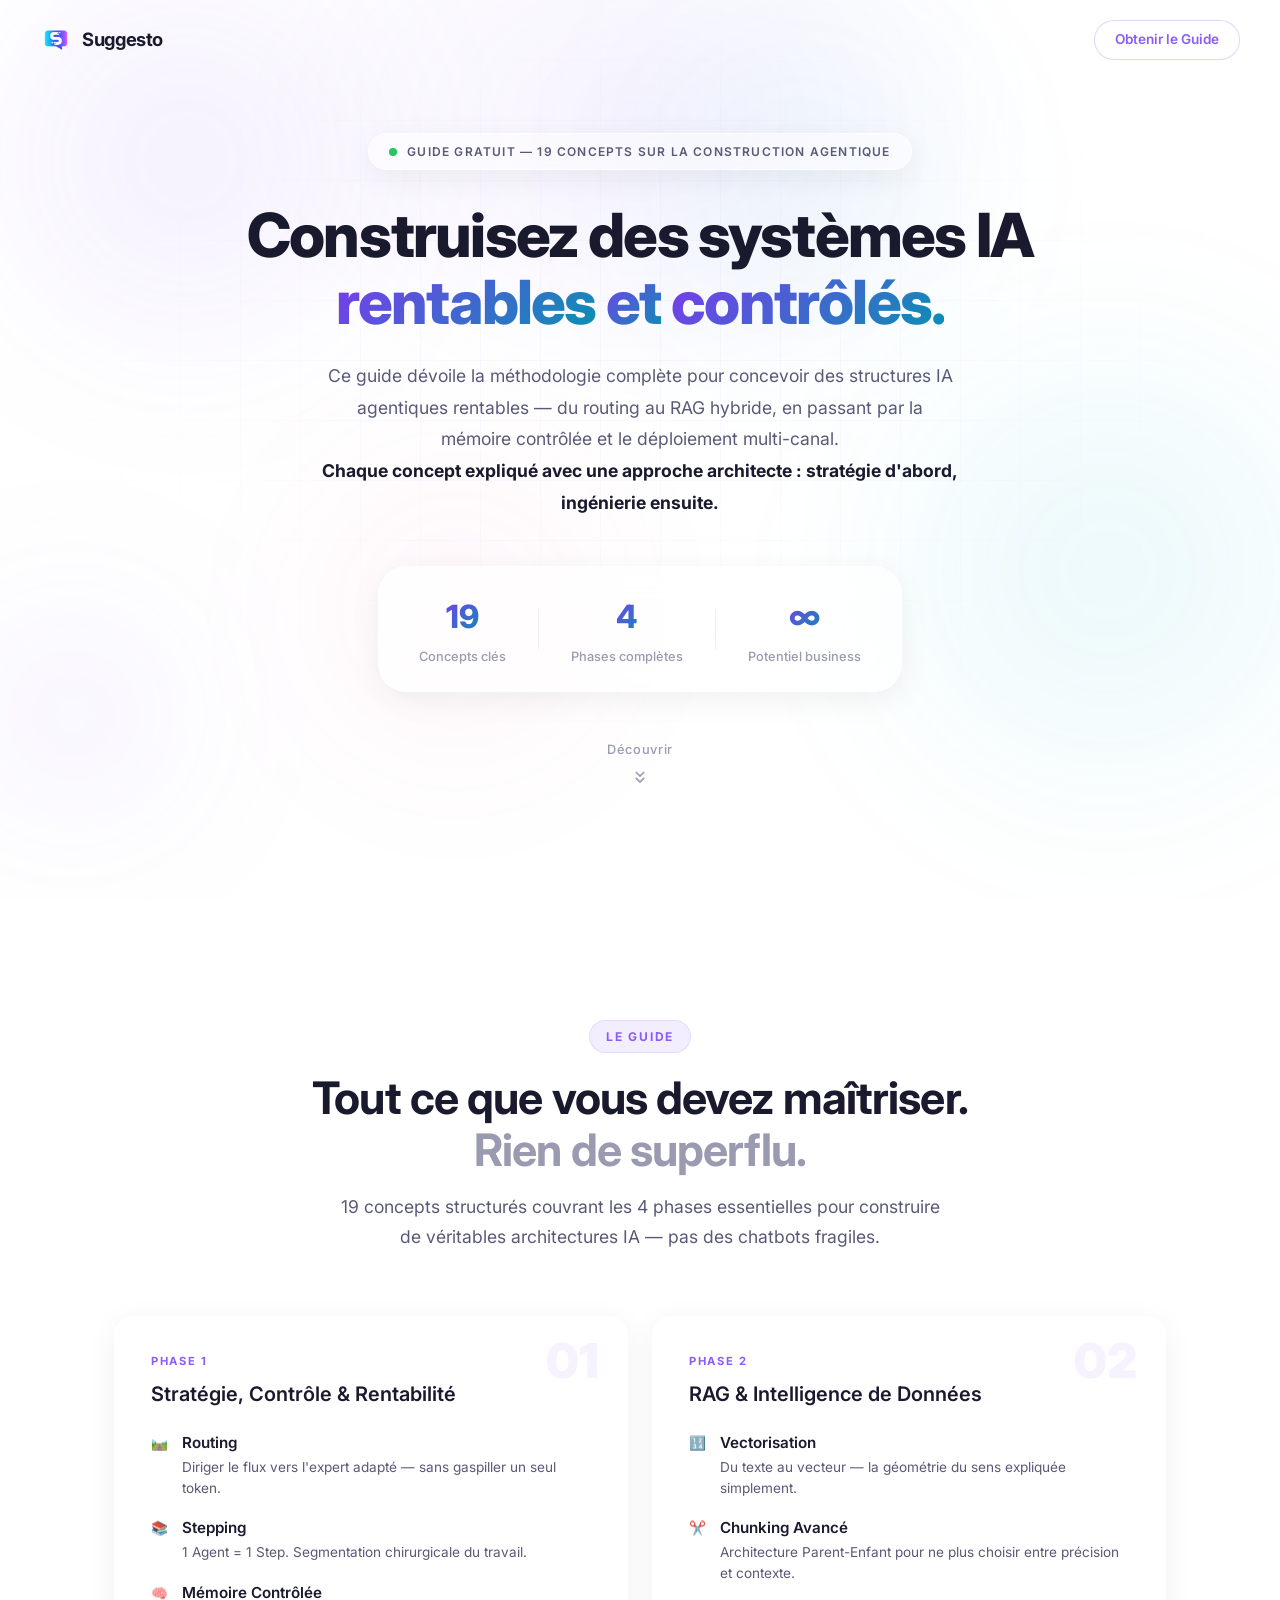
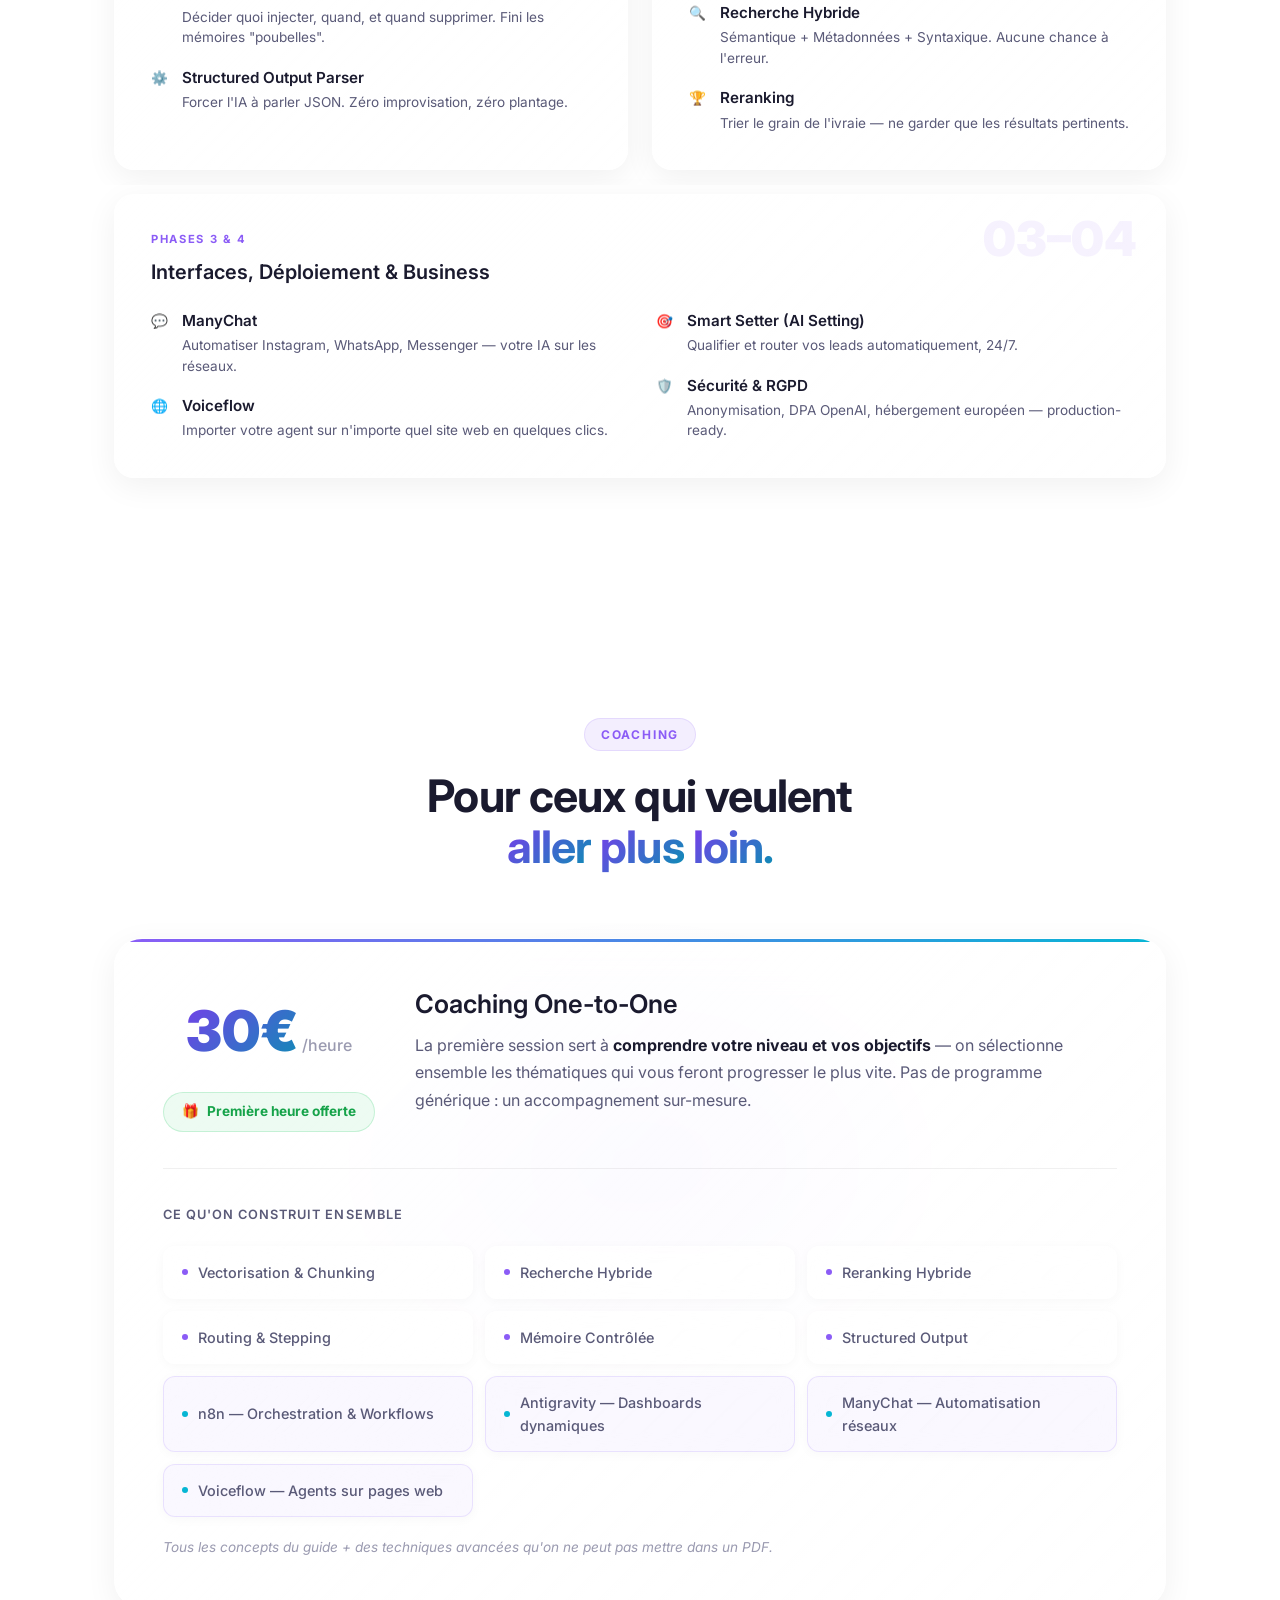
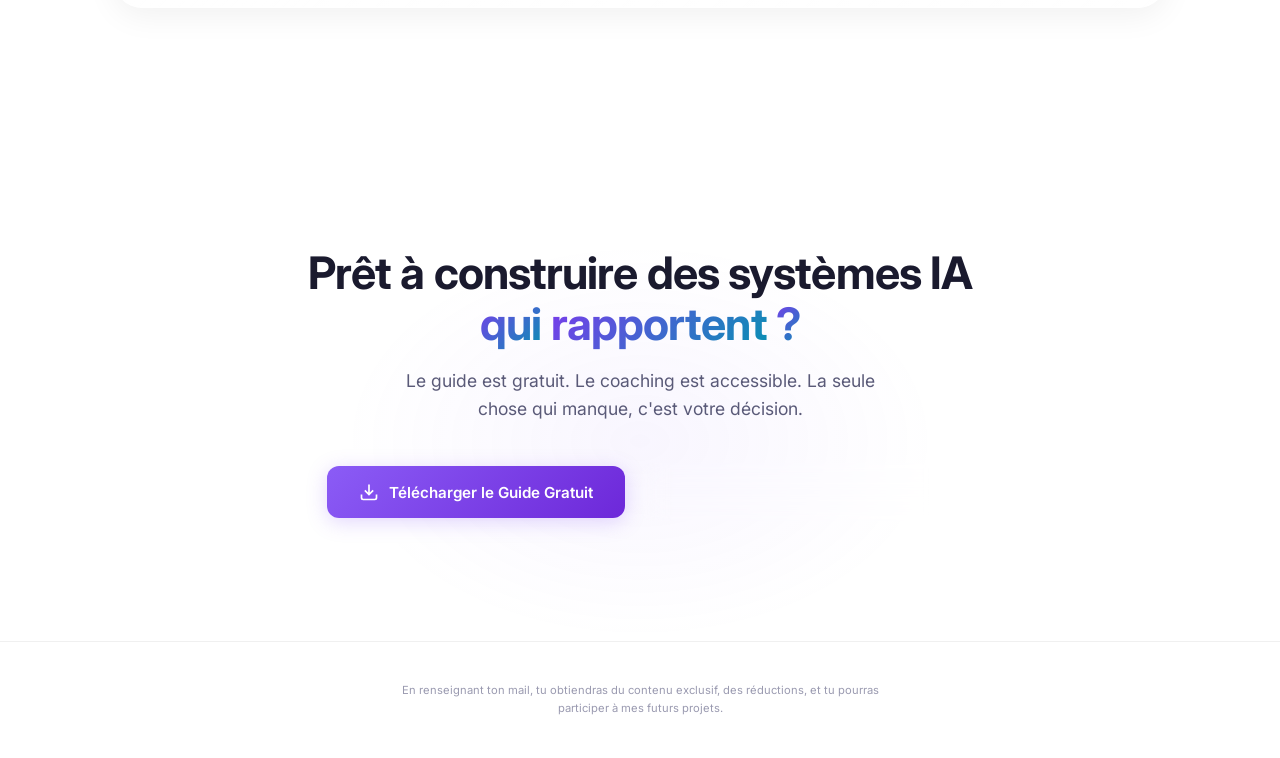
==== commit ba1e3e29: "Add OG preview banner (1200x630) with absolute URL + og-image.png" ====
--- a/index.html
+++ b/index.html
@@ -4,9 +4,31 @@
 <head>
     <meta charset="UTF-8">
     <meta name="viewport" content="width=device-width, initial-scale=1.0">
-    <title>Guide Construction Agentique — Maîtrisez l'IA</title>
+    <title>Guide Construction Agentique — Maîtrisez l'IA | Suggesto</title>
     <meta name="description"
-        content="Guide gratuit et coaching 1-to-1 pour maîtriser la construction agentique : vectorisation, routing, stepping, RAG hybride et plus encore.">
+        content="Guide gratuit : 19 concepts clés pour construire des systèmes IA agentiques rentables et contrôlés. Coaching 1-to-1 à 30€/h, première heure offerte.">
+
+    <!-- Favicon -->
+    <link rel="icon" type="image/png" href="favicon.png">
+    <link rel="apple-touch-icon" href="favicon.png">
+
+    <!-- Open Graph — Link Preview -->
+    <meta property="og:type" content="website">
+    <meta property="og:title" content="Guide Gratuit — 19 Concepts sur la Construction Agentique">
+    <meta property="og:description"
+        content="Construisez des systèmes IA rentables et contrôlés. Guide gratuit + coaching 1-to-1 avec Suggesto.">
+    <meta property="og:image" content="https://lead-magnet-snowy.vercel.app/og-image.png">
+    <meta property="og:image:width" content="1200">
+    <meta property="og:image:height" content="630">
+    <meta property="og:site_name" content="Suggesto">
+
+    <!-- Twitter Card -->
+    <meta name="twitter:card" content="summary_large_image">
+    <meta name="twitter:title" content="Guide Gratuit — 19 Concepts sur la Construction Agentique">
+    <meta name="twitter:description"
+        content="Construisez des systèmes IA rentables et contrôlés. Guide gratuit + coaching 1-to-1 avec Suggesto.">
+    <meta name="twitter:image" content="https://lead-magnet-snowy.vercel.app/og-image.png">
+
     <link href="https://fonts.googleapis.com/css2?family=Inter:wght@300;400;500;600;700;800;900&display=swap"
         rel="stylesheet">
     <link rel="stylesheet" href="style.css">
